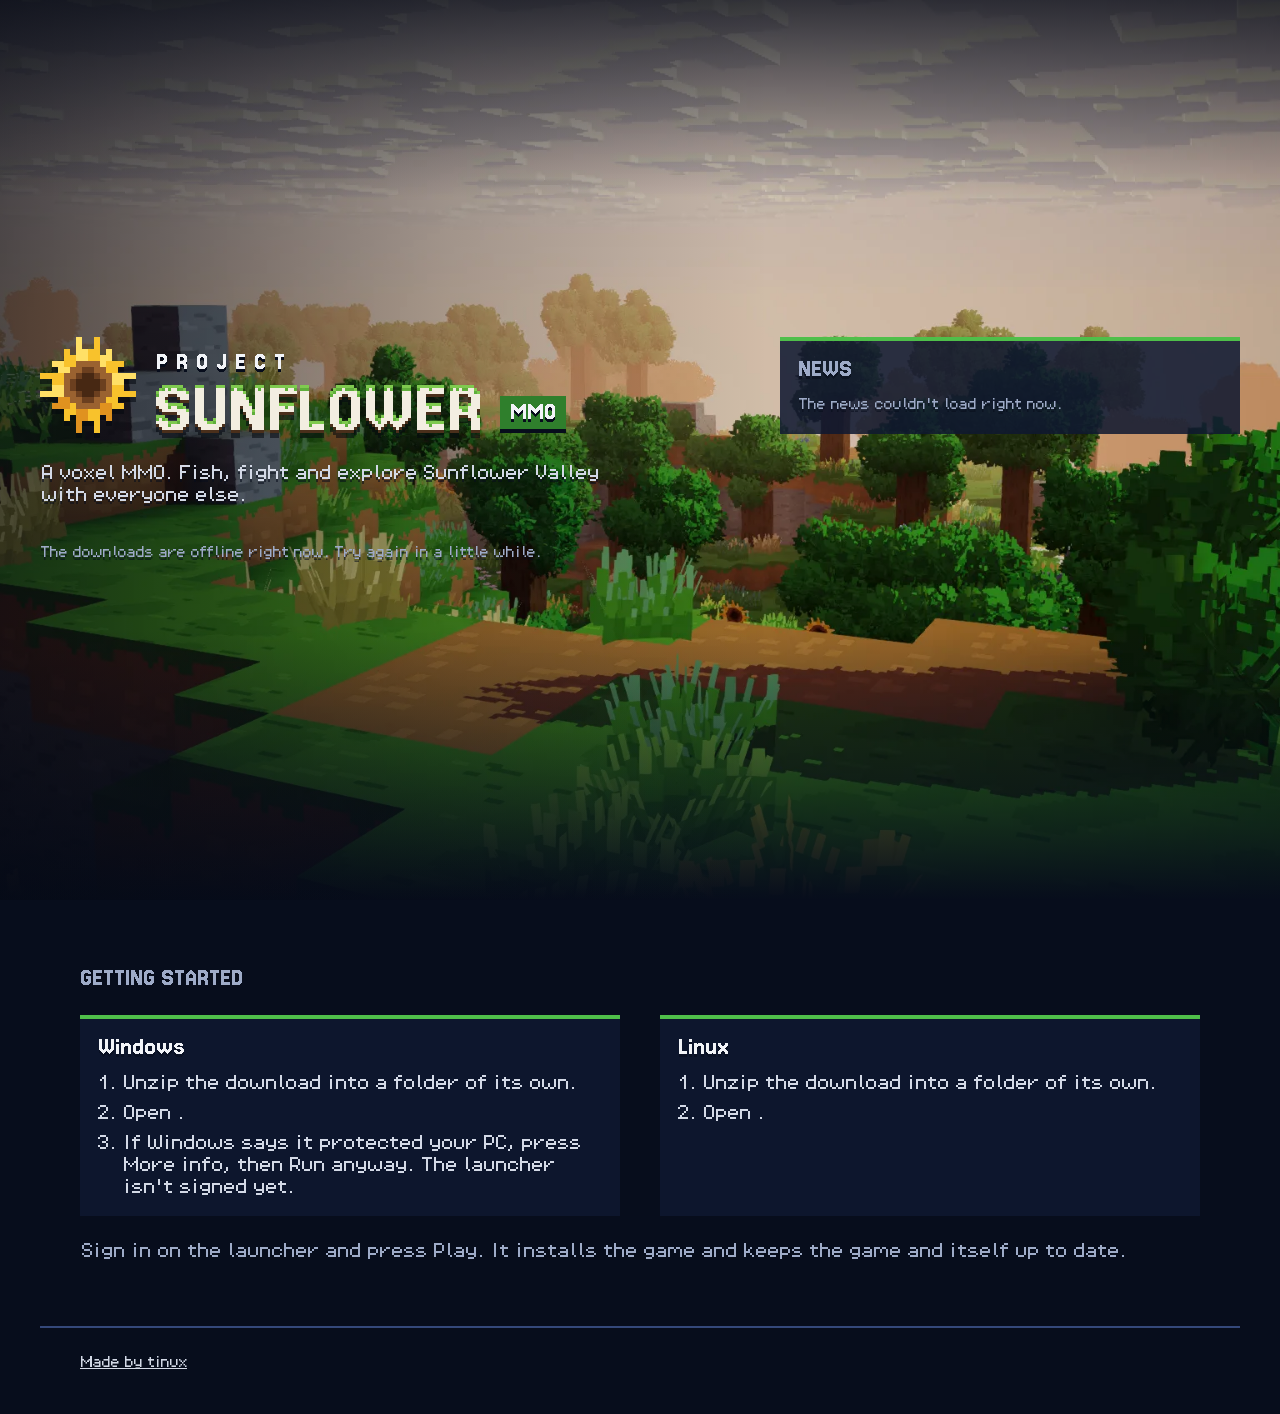
==== index.html @ 2f40089f "Download site for the Project Sunflower launcher" ====
<!doctype html>
<html lang="en">
  <head>
    <meta charset="utf-8" />
    <meta name="viewport" content="width=device-width, initial-scale=1" />
    <title>Project Sunflower MMO</title>
    <meta name="description" content="Project Sunflower is a voxel MMO. Download the launcher for Windows or Linux." />
    <link rel="icon" href="/assets/pictures/favicon.png" />
    <link rel="preload" href="/assets/fonts/jersey15Latin.woff2" as="font" type="font/woff2" crossorigin />
    <link rel="stylesheet" href="/assets/style.css" />
    <script type="module" src="/assets/downloads.js"></script>
    <script type="module" src="/assets/news.js"></script>
  </head>
  <body>
    <main class="hero">
      <div class="hero-columns">
        <section class="get-game">
          <h1><img class="title" src="/assets/pictures/title.png" alt="Project Sunflower MMO" width="526" height="101" /></h1>
          <p class="pitch">A voxel MMO. Fish, fight and explore Sunflower Valley with everyone else.</p>
          <div class="download-area">
            <div class="download-buttons" id="download-buttons"></div>
            <p class="download-details" id="download-details"></p>
            <p class="download-status" id="download-status">Looking for the newest version</p>
          </div>
        </section>
        <aside class="panel news">
          <h2>News</h2>
          <ol class="news-list" id="news-list"></ol>
          <p class="news-status" id="news-status">Loading the news</p>
        </aside>
      </div>
    </main>

    <section class="install">
      <h2>Getting started</h2>
      <div class="install-columns">
        <article class="panel">
          <h3>Windows</h3>
          <ol>
            <li>Unzip the download into a folder of its own.</li>
            <li>Open <code data-executable="windows"></code>.</li>
            <li>If Windows says it protected your PC, press More info, then Run anyway. The launcher isn't signed yet.</li>
          </ol>
        </article>
        <article class="panel">
          <h3>Linux</h3>
          <ol>
            <li>Unzip the download into a folder of its own.</li>
            <li>Open <code data-executable="linux"></code>.</li>
          </ol>
        </article>
      </div>
      <p class="install-note">Sign in on the launcher and press Play. It installs the game and keeps the game and itself up to date.</p>
    </section>

    <footer class="footer">
      <a href="https://tinux.dev">Made by tinux</a>
    </footer>
  </body>
</html>
---- assets/style.css ----
@font-face {
  font-family: "Jersey 15";
  src: url("/assets/fonts/jersey15Latin.woff2") format("woff2");
  font-display: swap;
}

@font-face {
  font-family: "Pixel Operator 8";
  src: url("/assets/fonts/PixelOperator8-Tight.ttf") format("truetype");
  font-display: swap;
}

@font-face {
  font-family: "Pixel Operator 8";
  src: url("/assets/fonts/PixelOperator8-Tight-Bold.ttf") format("truetype");
  font-weight: 700;
  font-display: swap;
}

:root {
  --navy-deep: #070d1c;
  --navy: #0c1630;
  --panel: rgb(14 24 48 / 0.86);
  --line: #34487a;
  --text: #f2f4f8;
  --text-soft: #d3d9e6;
  --text-dim: #9eabc8;
  --green: #4fbf4a;
  --green-bright: #5ccf56;
  --green-dark: #2f7f2c;
  --key: #25365f;
  --key-dark: #111b35;
  --shade: rgb(5 9 20);
  --drop: rgb(7 13 28 / 0.55);
  --ease-out: cubic-bezier(0.23, 1, 0.32, 1);
  --press-seconds: 120ms;
  --pixel-font: "Jersey 15", monospace;
  --body-font: "Pixel Operator 8", monospace;
  --pixel-size: 27px;
  --title-size: 54px;
  --body-size: 16px;
  --small-size: 12px;
  --body-line: 22px;
  --border: 2px;
  --panel-top-line: 4px;
  --button-drop: 4px;
  --text-drop: 3px;
  --edge: 40px;
  --news-width: 460px;
  --content-width: 1200px;
}

* {
  box-sizing: border-box;
}

html {
  background: var(--navy-deep);
  color: var(--text);
  font-family: var(--body-font);
  font-size: var(--body-size);
  line-height: var(--body-line);
  -webkit-font-smoothing: none;
  font-smooth: never;
}

body {
  margin: 0;
}

h1,
h2,
h3 {
  margin: 0;
  font-family: var(--pixel-font);
  font-weight: 400;
  text-shadow: 0 var(--text-drop) 0 var(--drop);
}

h2 {
  font-size: var(--pixel-size);
  line-height: 1;
  text-transform: uppercase;
  color: var(--text-dim);
}

h3 {
  font-size: var(--pixel-size);
  line-height: 1;
}

a {
  color: var(--text);
}

code {
  font-family: var(--body-font);
  font-weight: 700;
  color: var(--text);
}

.hero {
  min-height: 100vh;
  display: flex;
  align-items: center;
  padding: var(--edge);
  background:
    linear-gradient(to bottom, rgb(5 9 20 / 0.75), rgb(5 9 20 / 0) 22%),
    linear-gradient(to right, rgb(5 9 20 / 0.6), rgb(5 9 20 / 0.2) 35%, rgb(5 9 20 / 0) 60%),
    linear-gradient(to bottom, rgb(7 13 28 / 0) 70%, var(--navy-deep)),
    url("/assets/pictures/scenery.webp") center / cover no-repeat,
    var(--navy);
}

.hero-columns {
  width: 100%;
  max-width: var(--content-width);
  margin: 0 auto;
  display: flex;
  flex-wrap: wrap;
  justify-content: space-between;
  align-items: flex-start;
  gap: var(--edge);
}

.get-game {
  display: flex;
  flex-direction: column;
  gap: 24px;
  max-width: 560px;
}

.title {
  display: block;
  max-width: 100%;
  height: auto;
  image-rendering: pixelated;
}

.pitch {
  margin: 0;
  font-size: var(--body-size);
  color: var(--text-soft);
  text-shadow: 0 var(--text-drop) 0 var(--drop);
}

.download-area {
  display: flex;
  flex-direction: column;
  gap: 12px;
}

.download-buttons {
  display: flex;
  flex-wrap: wrap;
  align-items: center;
  gap: 16px;
}

.download-details,
.download-status,
.news-status {
  margin: 0;
  color: var(--text-dim);
  font-size: var(--small-size);
  text-shadow: 0 var(--text-drop) 0 var(--drop);
}

.download-details:empty,
.download-status:empty,
.news-status:empty {
  display: none;
}

.button {
  display: inline-flex;
  align-items: center;
  gap: 12px;
  border: var(--border) solid;
  font-family: var(--pixel-font);
  text-decoration: none;
  text-transform: uppercase;
  transition:
    background-color var(--press-seconds) var(--ease-out),
    transform var(--press-seconds) var(--ease-out),
    box-shadow var(--press-seconds) var(--ease-out);
}

.button svg {
  width: 24px;
  height: 24px;
  flex: none;
}

.button small {
  font-family: var(--body-font);
  font-size: var(--small-size);
  text-transform: none;
  opacity: 0.8;
}

.button-main {
  padding: 10px 24px 12px;
  font-size: var(--pixel-size);
  line-height: 1;
  color: var(--text);
  background: var(--green);
  border-color: var(--green-dark);
  box-shadow: 0 var(--button-drop) 0 var(--green-dark);
  text-shadow: 0 var(--text-drop) 0 var(--green-dark);
}

.button-main:hover {
  background: var(--green-bright);
}

.button-other {
  padding: 6px 14px 8px;
  font-size: 20px;
  line-height: 1;
  color: var(--text-soft);
  background: var(--key);
  border-color: var(--key-dark);
  box-shadow: 0 var(--button-drop) 0 var(--key-dark);
}

.download-buttons:not(:has(.button-main)) .button-other {
  padding: 10px 24px 12px;
  font-size: var(--pixel-size);
}

.button-other:hover {
  background: var(--line);
  color: var(--text);
}

.button:active {
  transform: translateY(2px);
  box-shadow: 0 calc(var(--button-drop) - 2px) 0 var(--key-dark);
}

.button-main:active {
  box-shadow: 0 calc(var(--button-drop) - 2px) 0 var(--green-dark);
}

.button:focus-visible {
  outline: none;
  border-color: var(--text);
}

.panel {
  background: var(--panel);
  border-top: var(--panel-top-line) solid var(--green);
  padding: 14px 18px 18px;
}

.news {
  width: var(--news-width);
  max-width: 100%;
  display: flex;
  flex-direction: column;
  gap: 6px;
}

.news-list {
  list-style: none;
  margin: 0;
  padding: 0;
  max-height: 420px;
  overflow-y: auto;
  scrollbar-color: var(--line) transparent;
}

.news-list li + li {
  border-top: var(--border) solid var(--line);
}

.news-list details {
  padding: 14px 0;
}

.news-list summary {
  display: grid;
  gap: 4px;
  cursor: pointer;
  list-style: none;
}

.news-list summary::-webkit-details-marker {
  display: none;
}

.news-list time {
  color: var(--text-dim);
}

.news-list strong {
  font-weight: 700;
}

.news-list summary span {
  color: var(--text-soft);
}

.news-list details p {
  margin: 10px 0 0;
  color: var(--text-soft);
}

.install {
  max-width: var(--content-width);
  margin: 0 auto;
  padding: 64px var(--edge);
  display: flex;
  flex-direction: column;
  gap: 24px;
}

.install-columns {
  display: grid;
  grid-template-columns: repeat(auto-fit, minmax(320px, 1fr));
  gap: var(--edge);
}

.install ol {
  margin: 12px 0 0;
  padding-left: 24px;
  color: var(--text-soft);
}

.install li + li {
  margin-top: 8px;
}

.install-note {
  margin: 0;
  color: var(--text-dim);
}

.footer {
  max-width: var(--content-width);
  margin: 0 auto;
  padding: 24px var(--edge) 40px;
  display: flex;
  justify-content: space-between;
  gap: var(--edge);
  border-top: var(--border) solid var(--line);
  color: var(--text-dim);
  font-size: var(--small-size);
}

.footer a {
  color: var(--text-soft);
}

@media (prefers-reduced-motion: reduce) {
  .button {
    transition: background-color var(--press-seconds) var(--ease-out);
  }

  .button:active {
    transform: none;
  }
}
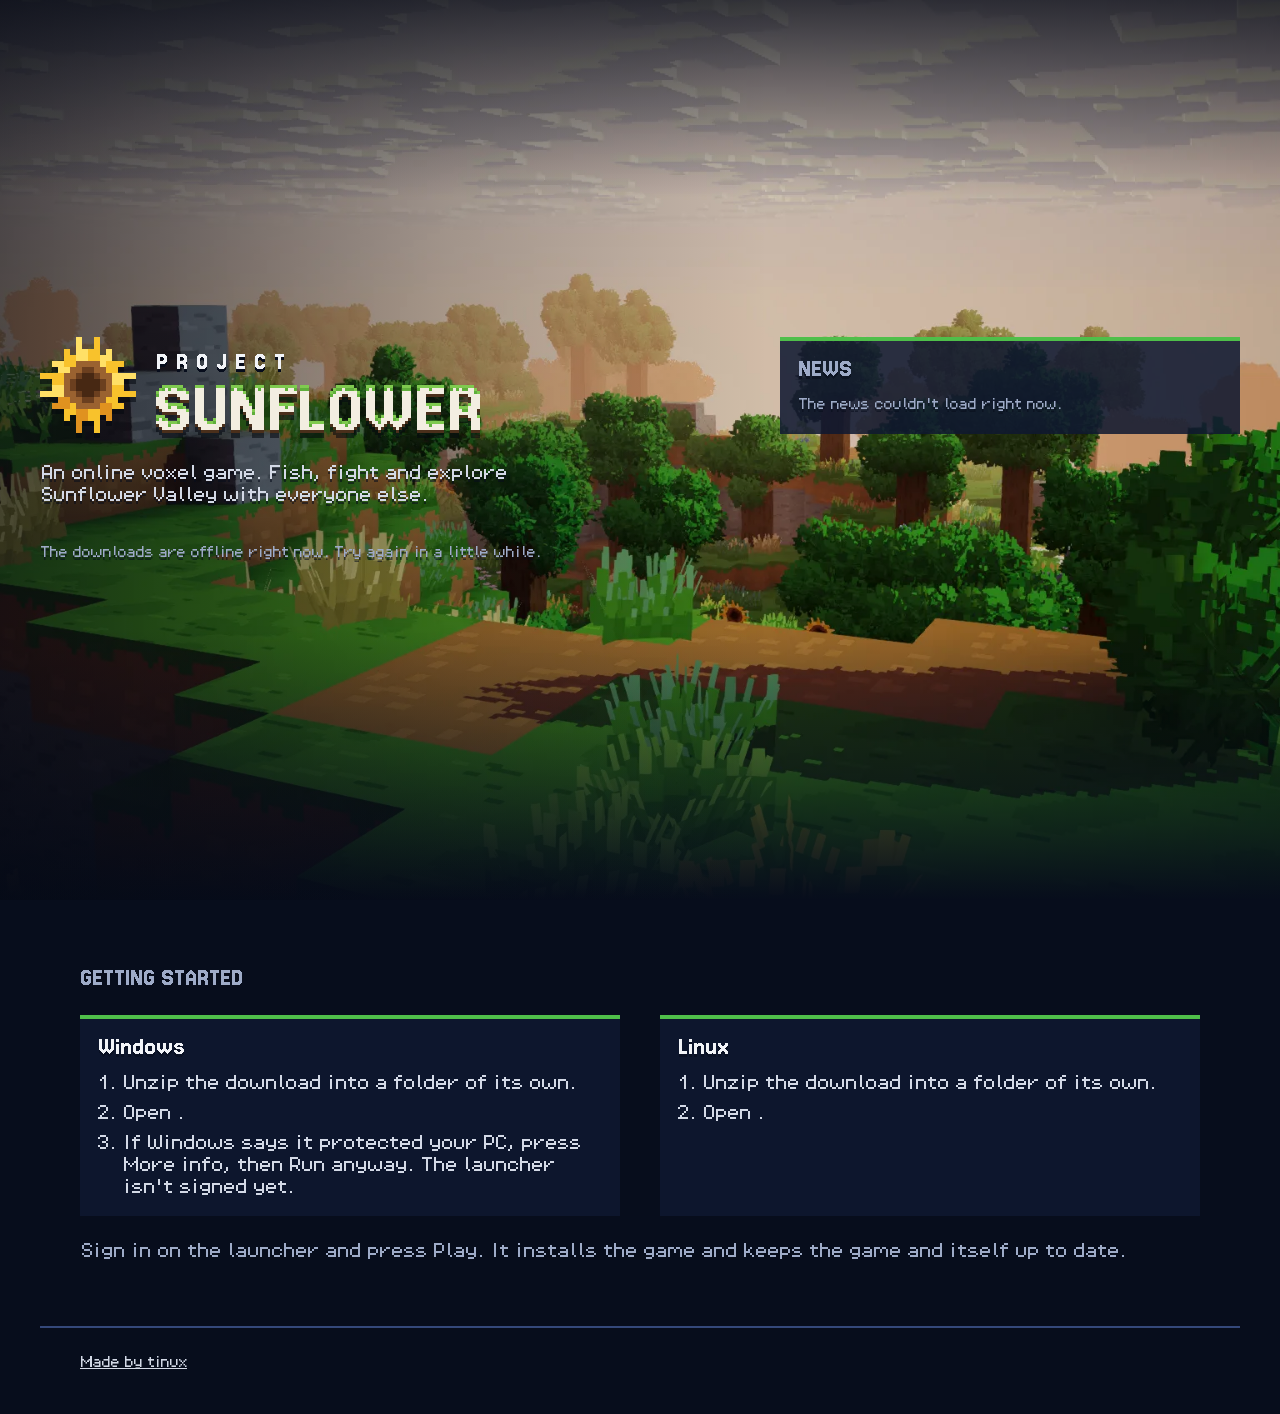
==== commit db47cc3d: "Drop MMO from the name, title and title picture" ====
--- a/index.html
+++ b/index.html
@@ -3,8 +3,8 @@
   <head>
     <meta charset="utf-8" />
     <meta name="viewport" content="width=device-width, initial-scale=1" />
-    <title>Project Sunflower MMO</title>
-    <meta name="description" content="Project Sunflower is a voxel MMO. Download the launcher for Windows or Linux." />
+    <title>Project Sunflower</title>
+    <meta name="description" content="Project Sunflower is an online voxel game. Download the launcher for Windows or Linux." />
     <link rel="icon" href="/assets/pictures/favicon.png" />
     <link rel="preload" href="/assets/fonts/jersey15Latin.woff2" as="font" type="font/woff2" crossorigin />
     <link rel="stylesheet" href="/assets/style.css" />
@@ -15,8 +15,8 @@
     <main class="hero">
       <div class="hero-columns">
         <section class="get-game">
-          <h1><img class="title" src="/assets/pictures/title.png" alt="Project Sunflower MMO" width="526" height="101" /></h1>
-          <p class="pitch">A voxel MMO. Fish, fight and explore Sunflower Valley with everyone else.</p>
+          <h1><img class="title" src="/assets/pictures/title.png" alt="Project Sunflower" width="440" height="101" /></h1>
+          <p class="pitch">An online voxel game. Fish, fight and explore Sunflower Valley with everyone else.</p>
           <div class="download-area">
             <div class="download-buttons" id="download-buttons"></div>
             <p class="download-details" id="download-details"></p>
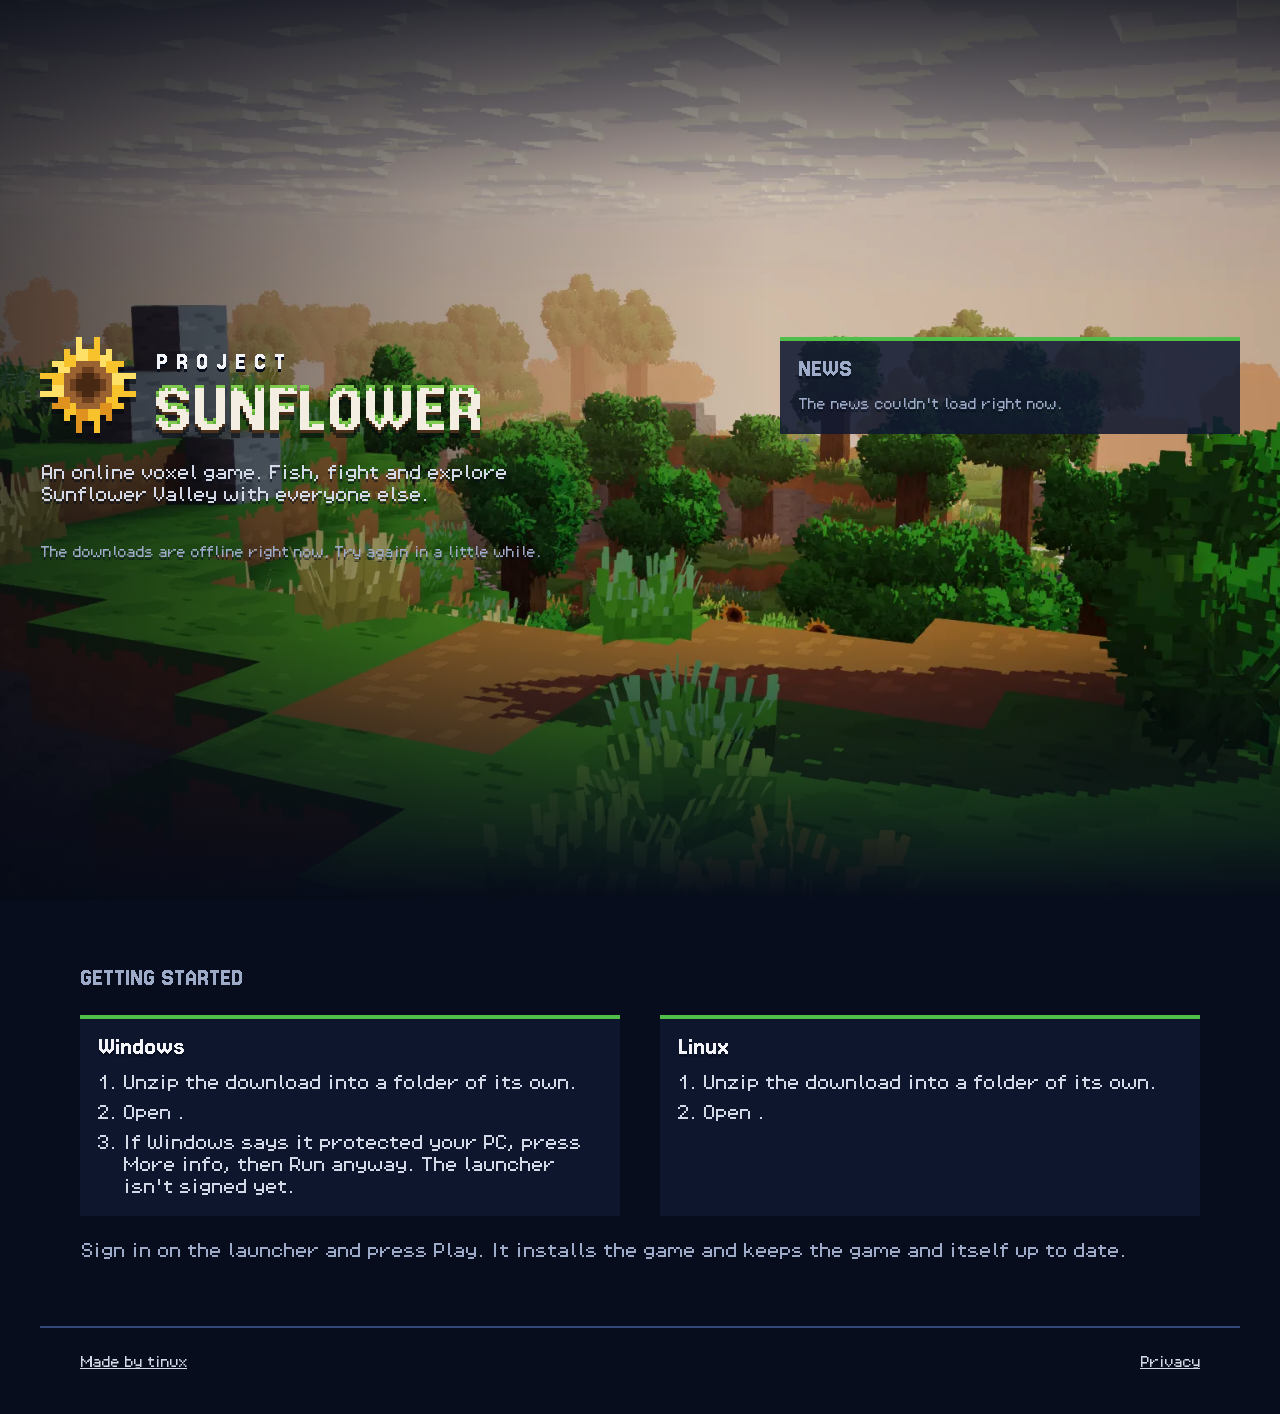
==== commit d71be51a: "Privacy page, linked from the footer Co-Authored-By: Claude <noreply@anthropic.com>" ====
--- a/index.html
+++ b/index.html
@@ -55,6 +55,7 @@
 
     <footer class="footer">
       <a href="https://tinux.dev">Made by tinux</a>
+      <a href="/privacy.html">Privacy</a>
     </footer>
   </body>
 </html>
--- a/assets/style.css
+++ b/assets/style.css
@@ -337,6 +337,46 @@
   color: var(--text-dim);
 }
 
+.text-page {
+  max-width: 820px;
+  margin: 0 auto;
+  padding: 64px var(--edge);
+  display: flex;
+  flex-direction: column;
+  gap: 24px;
+}
+
+.text-page h1 {
+  font-size: var(--title-size);
+  line-height: 1;
+}
+
+.text-page p,
+.text-page ul {
+  margin: 0;
+  color: var(--text-soft);
+}
+
+.text-page .panel {
+  display: flex;
+  flex-direction: column;
+  gap: 12px;
+}
+
+.text-page ul {
+  padding-left: 24px;
+}
+
+.text-page li + li {
+  margin-top: 8px;
+}
+
+.text-page-date,
+.back-link {
+  font-size: var(--small-size);
+  color: var(--text-dim);
+}
+
 .footer {
   max-width: var(--content-width);
   margin: 0 auto;
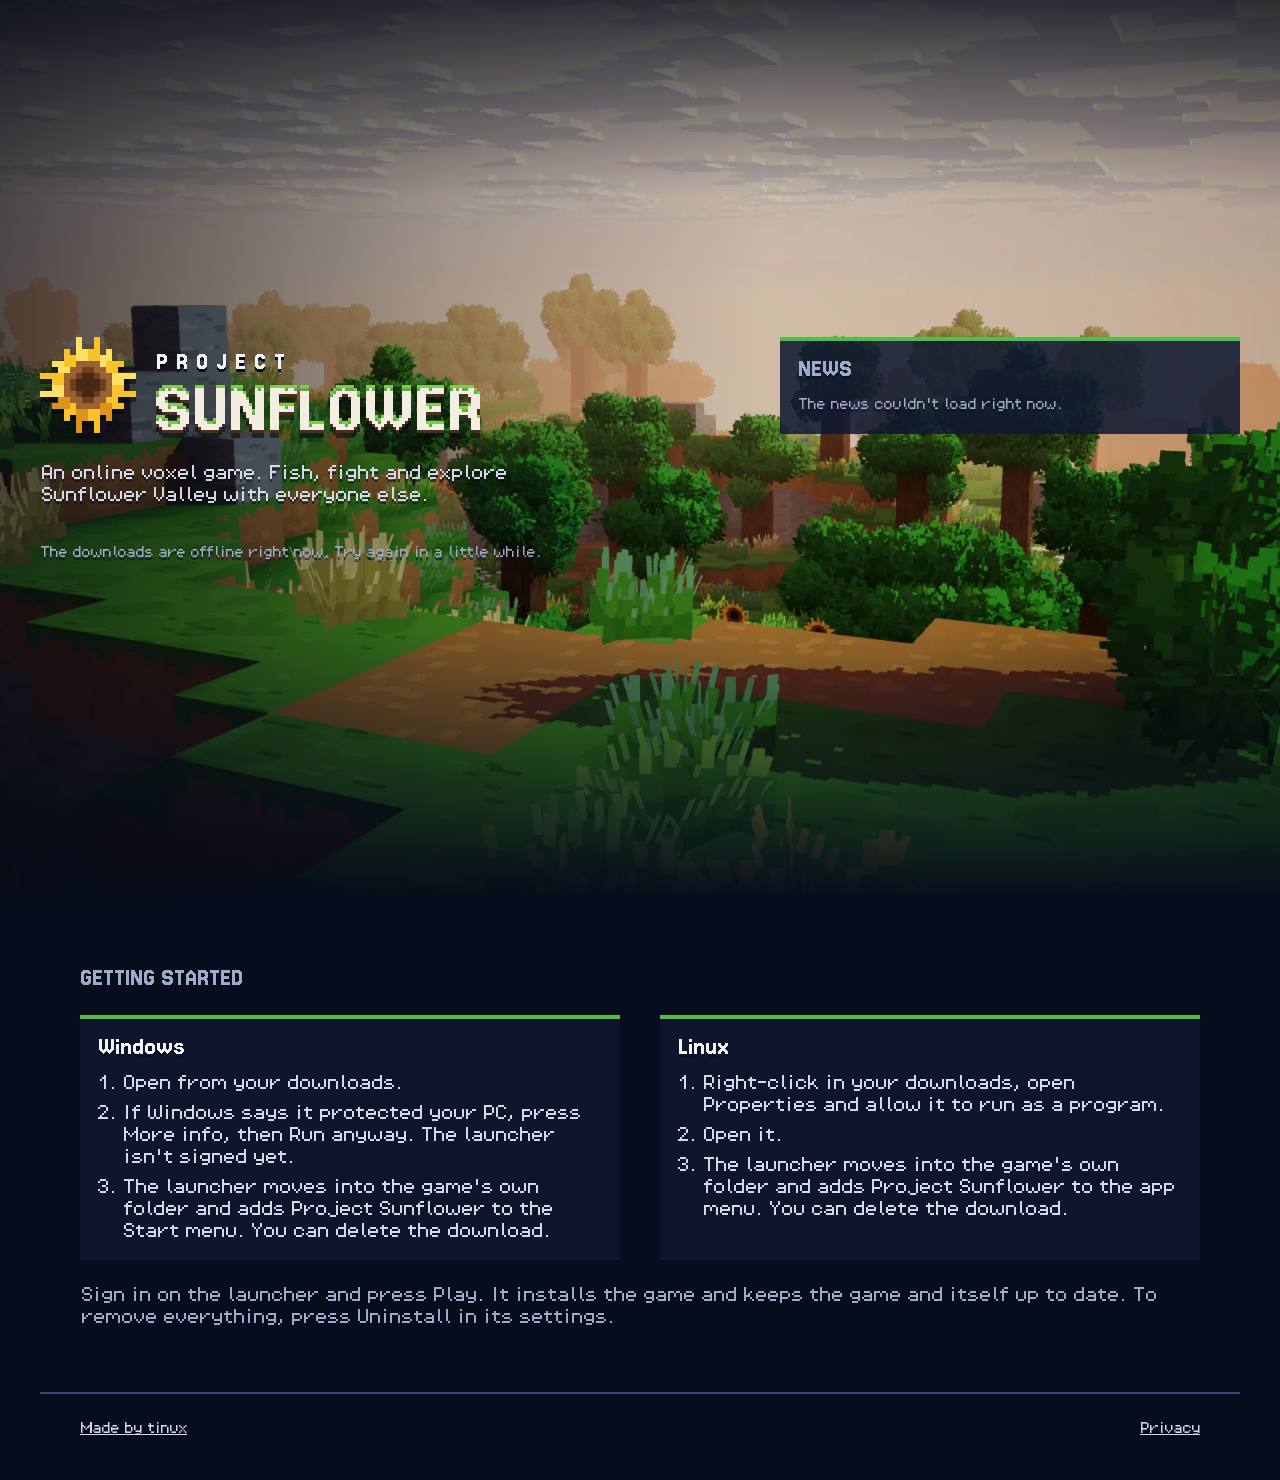
==== commit 280c4400: "Download steps for the one-file launcher, which installs itself" ====
--- a/index.html
+++ b/index.html
@@ -37,20 +37,21 @@
         <article class="panel">
           <h3>Windows</h3>
           <ol>
-            <li>Unzip the download into a folder of its own.</li>
-            <li>Open <code data-executable="windows"></code>.</li>
+            <li>Open <code data-executable="windows"></code> from your downloads.</li>
             <li>If Windows says it protected your PC, press More info, then Run anyway. The launcher isn't signed yet.</li>
+            <li>The launcher moves into the game's own folder and adds Project Sunflower to the Start menu. You can delete the download.</li>
           </ol>
         </article>
         <article class="panel">
           <h3>Linux</h3>
           <ol>
-            <li>Unzip the download into a folder of its own.</li>
-            <li>Open <code data-executable="linux"></code>.</li>
+            <li>Right-click <code data-executable="linux"></code> in your downloads, open Properties and allow it to run as a program.</li>
+            <li>Open it.</li>
+            <li>The launcher moves into the game's own folder and adds Project Sunflower to the app menu. You can delete the download.</li>
           </ol>
         </article>
       </div>
-      <p class="install-note">Sign in on the launcher and press Play. It installs the game and keeps the game and itself up to date.</p>
+      <p class="install-note">Sign in on the launcher and press Play. It installs the game and keeps the game and itself up to date. To remove everything, press Uninstall in its settings.</p>
     </section>
 
     <footer class="footer">
